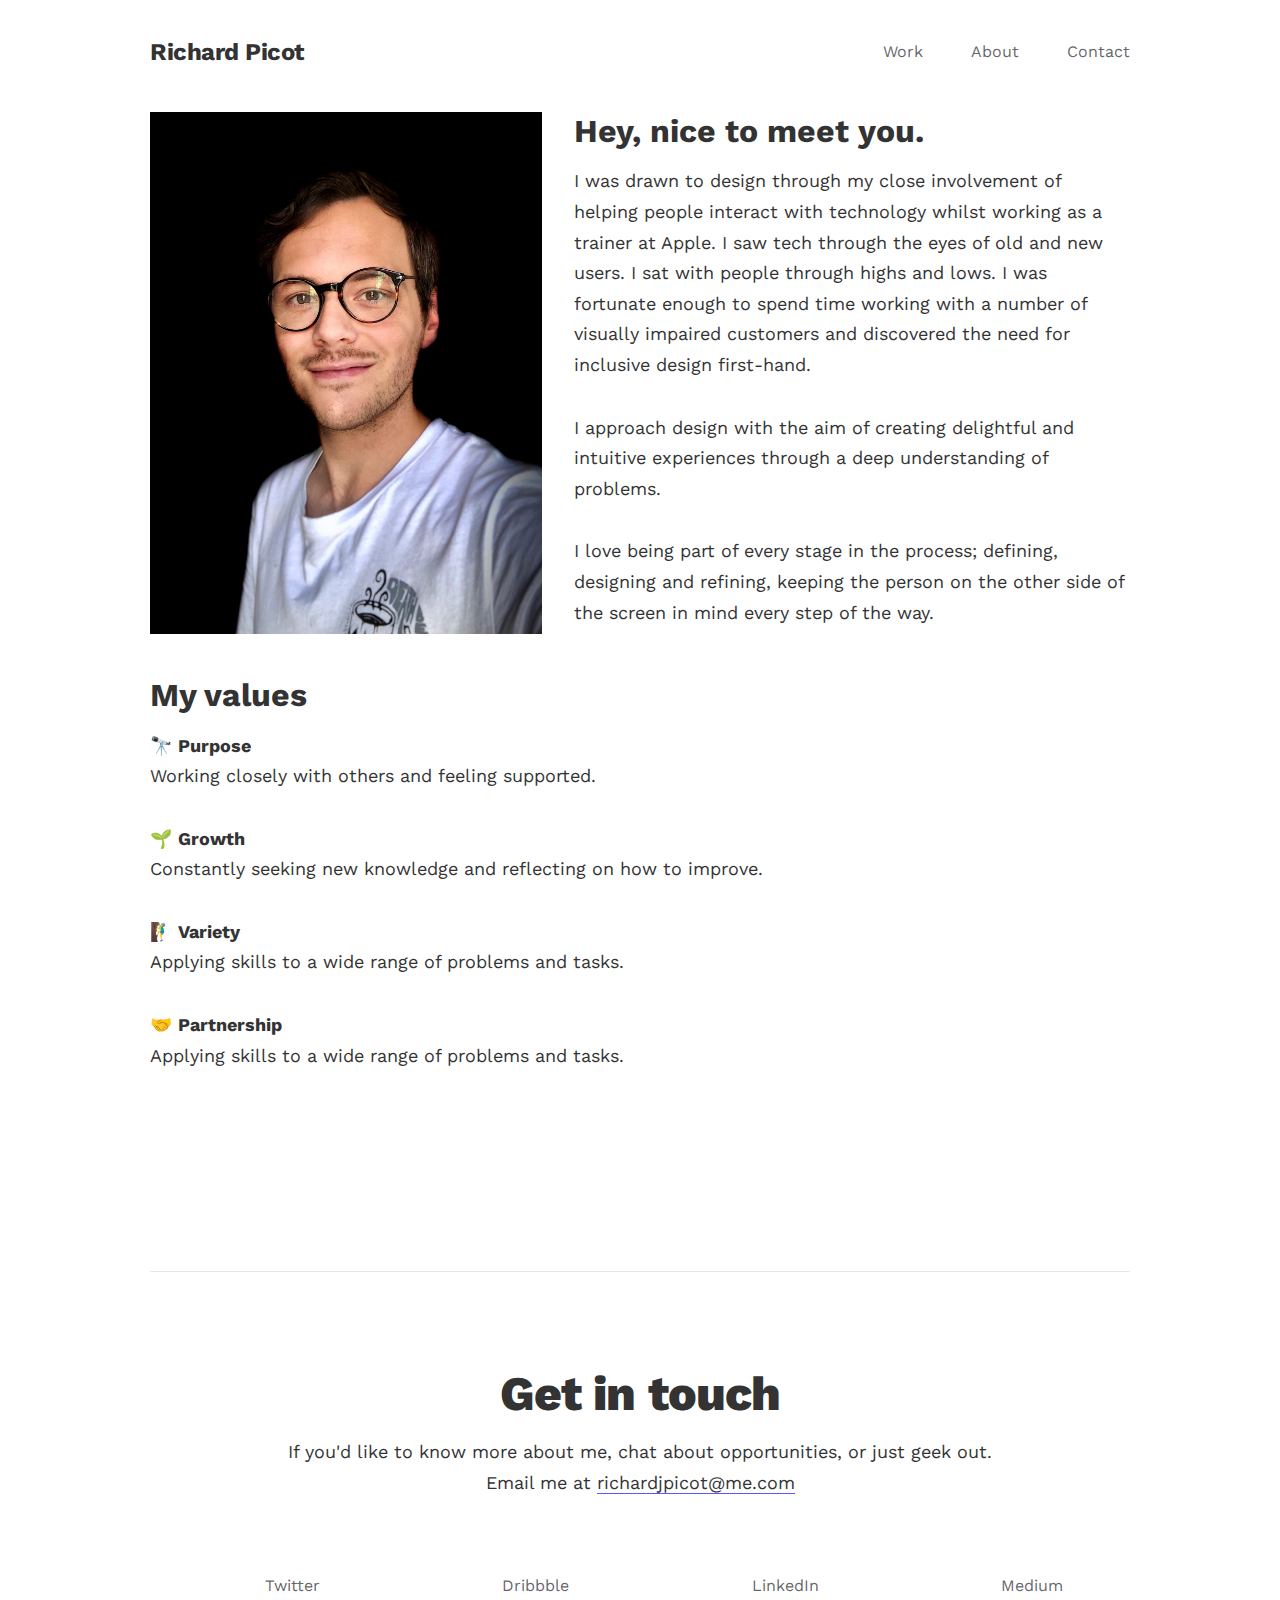
==== about.html @ b2eada52 "Started About Me page" ====
<!DOCTYPE html>
<html lang="en" dir="ltr">

<head>
  <meta charset="utf-8">
  <meta name="viewport" content="width-device-width, initial-scale=1.0">
  <title>Richard Picot</title>
  <link rel="stylesheet" type="text/css" href="css/normalize.css">
  <link rel="stylesheet" type="text/css" href="css/styles.css">
  <link href="https://fonts.googleapis.com/css2?family=Work+Sans:ital,wght@0,400;0,500;0,600;0,700;0,800;1,400&display=swap" rel="stylesheet">
</head>

<body>

  <div class="page-wrapper">

    <!-- header	-->
    <header class="main-header">
      <a class="site-name" href="index.html">Richard Picot</a>

      <nav class="nav">
        <a href="#work">Work</a>
        <a href="#">About</a>
        <a href="#contact">Contact</a>
      </nav>

    </header>

    <!-- main content -->
    <div class="main-content">
      <section class="about-me">
        <figure>
          <img src="images/portrait.jpg" alt="Photo of me">
        </figure>

        <div>
          <h2>Hey, nice to meet you.</h2>
          <p>I was drawn to design through my close involvement of helping people interact with technology whilst working as a trainer at Apple. I saw tech through the eyes of old and new users. I sat with people through highs and lows. I was
            fortunate
            enough to spend time working with a number of visually impaired customers and discovered the need for inclusive design first-hand.</p>
          <p>I approach design with the aim of creating delightful and intuitive experiences through a deep understanding of problems.</p>
          <p>I love being part of every stage in the process; defining, designing and refining, keeping the person on the other side of the screen in mind every step of the way.</p>
        </div>
      </section>

        <section>
          <h2>My values</h2>
          <p>🔭 <strong>Purpose</strong><br>
          Working closely with others and feeling supported.</p>

          <p>🌱 <strong>Growth</strong><br>
          Constantly seeking new knowledge and reflecting on how to improve.</p>

          <p>🧗‍♂️ <strong>Variety</strong><br>
          Applying skills to a wide range of problems and tasks.</p>

          <p>🤝 <strong>Partnership</strong><br>
          Applying skills to a wide range of problems and tasks.</p>

        </section>


    </div>
    <!-- end main-content -->

    <footer id="contact">
      <h1>Get in touch</h1>
      <p>
        If you'd like to know more about me, chat about opportunities, or just geek out.</br>
        Email me at <a href="mailto:richardjpicot@me.com">richardjpicot@me.com</a>
      </p>
      <nav class="nav">
        <a href="#">Twitter</a>
        <a href="#">Dribbble</a>
        <a href="#">LinkedIn</a>
        <a href="#">Medium</a>
      </nav>
    </footer>

  </div>
  <!-- end container	-->

</body>

</html>
---- css/styles.css ----
/* =================================
  #Reset & Basics
==================================== */
html, body, div, span, applet, object, iframe,
h1, h2, h3, h4, h5, h6, p, blockquote, pre,
a, abbr, acronym, address, big, cite, code,
del, dfn, em, img, ins, kbd, q, s, samp,
small, strike, strong, sub, sup, tt, var,
b, u, i, center,
dl, dt, dd, ol, ul, li,
fieldset, form, label, legend,
table, caption, tbody, tfoot, thead, tr, th, td,
article, aside, canvas, details, embed,
figure, figcaption, footer, header, hgroup,
menu, nav, output, ruby, section, summary,
time, mark, audio, video {
  margin: 0;
  padding: 0;
  border: 0;
  font-size: 100%;
  font: inherit;
  vertical-align: baseline;
}

/* HTML5 display-role reset for older browsers */
article, aside, details, figcaption, figure,
footer, header, hgroup, menu, nav, section {
  display: block;
}

body {
  line-height: 1;
}

/* ul, ol {
	list-style: none;
} */
blockquote, q {
  quotes: none;
}

blockquote:before, blockquote:after,
q:before, q:after {
  content: '';
  content: none;
}

table {
  border-collapse: collapse;
  border-spacing: 0;
}

* {
  box-sizing: border-box;
}

/* =================================
  #Basic Styles
==================================== */
/* Light mode variables */
:root {
  --primary-color: #5758FF;
  --text-primary-color: #333333;
  --text-secondary-color: rgba(60, 60, 67, 0.8);
  --text-tertiary-color: rgba(60, 60, 67, 0.6);
  --foreground-color-02: #E5E5EA;
  --foreground-color-01: #F6F6F9;
  --main-background-color: #ffffff;
}

/* Dark mode variables */
@media (prefers-color-scheme: dark) {
  :root {
    --primary-color: #9797FF;
    --text-primary-color: #F0F0F0;
    --text-secondary-color: rgba(240, 240, 240, 0.8);
    --text-tertiary-color: rgba(240, 240, 240, 0.6);
    --foreground-color-02: #2E2E2E;
    --foreground-color-01: #1F1F1F;
    --main-background-color: #121212;
  }
}

body {
  background: var(--main-background-color);
  font-family: 'Work Sans', sans-serif;
  font-size: 16px;
  color: var(--text-primary-color);
  -webkit-font-smoothing: antialiased;
}

/* =================================
  #Typography
==================================== */
h1, h2, h3 {
  margin-top: 0;
  margin-bottom: 16px;
}

.hero {
  font-size: 3em;
  font-weight: 800;
  line-height: 1.1;
  letter-spacing: -0.02em;
}

h1 {
  font-size: 2em;
  font-weight: 800;
  line-height: 1.1;
  letter-spacing: -0.02em;
}

h2 {
  font-size: 1.5em;
  font-weight: 700;
  line-height: 1.2;
}

h3 {
  font-size: 1.125em;
  font-weight: 700;
  line-height: 1.25;
}

p {
  margin: 0 0 32px 0;
  font-size: 1em;
  line-height: 1.5;
}

em {
  font-style: italic;
}

strong {
  font-weight: 700;
}

/* ------- CASE STUDY TYPOGRAPHY STYLES -------- */
.pre-text {
  text-transform: uppercase;
  font-size: 0.75em;
  font-weight: 600;
  letter-spacing: 0.08em;
  margin-bottom: 8px;
}

blockquote {
  font-size: 1.5em;
  font-weight: 500;
  line-height: 1.4;
  color: var(--primary-color);
  display: inline-block;
  margin: 0 32px 32px 32px;
  text-align: center;
  font-style: italic;
}

ol, ul {
  margin: 24px 0;
}

li {
  margin: 1.5em 0;
  line-height: 1.4em;
  margin-left: 24px;
  color: var(--primary-color);
}

li span {
  color: var(--text-primary-color);
}

figcaption {
  margin-top: 1em;
  font-size: 0.875em;
  line-height: 1.4em;
  color: var(--text-secondary-color);
}

/* .case-study-intro h1 {
	text-align: center;
	margin: 64px 0;
} */
.case-study-title {
  text-align: center;
  margin: 64px 0;
}

.property {
  color: var(--text-secondary-color);
}

.property p {
  font-size: 0.875em;
  margin: 0 0 16px 0;
}

/* =================================
  #Links
==================================== */
a, a:visited {
  text-decoration: none;
  border-bottom: 1px solid var(--primary-color);
  color: var(--text-primary-color);
}

a:hover {
  color: var(--primary-color);
}

.nav a {
  font-weight: 400;
  color: var(--text-secondary-color);
  text-decoration: none;
  border-bottom: none;
}

.nav a:hover {
  color: var(--primary-color);
}

.project a {
  border-bottom: none;
}

.project img {
  transition: transform .2s ease-in-out;
}

.project:hover img {
  transform: scale(1.04);
}

/* =================================
  #Page Layout Styles
==================================== */
.page-wrapper {
  width: 90%;
  margin: auto;
  max-width: 600px;
}

.main-header {
  margin-bottom: 32px;
}

hr {
  /* Used as a spacer */
  margin: 30px 0 30px;
  border: 1px solid rgba(255, 0, 0, 0);
}

img, video {
  max-width: 100%;
  max-height: 100%;
  display: block;
}

#homepage-intro {
  margin: 128px 0;
}

#work {
  padding-top: 64px;
}

#work a {
  display: block;
}

.project {
  /* display: flex;
	flex-direction: column; */
  margin-bottom: 64px;
  overflow: hidden;
}

.project-image {
  overflow: hidden;
  margin-bottom: 24px;
  border: 1px solid rgba(0, 0, 0, 0.08);
}

/* ------- CASE STUDY LAYOUT STYLES -------- */
section {
  margin-top: 48px;
}

figure, video {
  margin-bottom: 32px;
  /* this one is specifically for images in case studies */
}

.video {
  position: absolute;
  top: 0;
  left: 0;
  width: 100%;
  height: 100%;
}

.case-study-intro {
  padding-bottom: 32px;
}

.property {
  margin-bottom: 24px;
}

.callout {
  display: flex;
  flex-direction: row;
  padding: 20px 16px;
  margin-bottom: 32px;
  background-color: var(--foreground-color-01);
  line-height: 1.5em;
}

.callout .icon {
  margin-right: 8px;
}

/* =================================
  #Navigation
==================================== */
.main-header {
  display: flex;
  flex-direction: column;
  padding-top: 24px;
}

.nav {
  display: flex;
  justify-content: space-around;
  margin-top: 1.5em;
}

.site-name {
  color: var(--text-primary-color);
  font-size: 1.5em;
  font-weight: 700;
  letter-spacing: -0.02em;
  text-decoration: none;
  display: block;
  align-self: center;
  border-bottom: none;
}

/* =================================
  #Footer
==================================== */
footer {
  margin-top: 128px;
  margin-bottom: 64px;
  padding-top: 64px;
  border-top: 1px solid var(--foreground-color-02);
  text-align: center;
}

footer .nav {
  margin-top: 48px;
}

/* =================================
  Media Queries
==================================== */
@media (min-width: 769px) {

  /* ------ Layout adjustments ------ */
  .page-wrapper {
    max-width: 980px;
  }

  .main-header {
    flex-direction: row;
    margin-top: 1em;
  }

  .site-name {
    margin-right: auto;
  }

  .nav {
    margin-top: 0;
    align-self: center;
  }

  .nav a {
    margin-left: 3em;
  }

  #homepage-intro {
    max-width: 600px;
    margin: 256px 0;
  }

  .project-image {
    width: 60%;
    float: right;
    margin-left: 32px;
    margin-bottom: 0;
  }

  /* CASE STUDY */
  .case-study-title {
    margin: 96px 0;
    text-align: center;
  }

  .case-study-intro {
    display: flex;
    padding-bottom: 32px;
    border: none;
  }

  .credits-and-role {
    order: 2;
    flex-grow: 2;
    margin-left: 32px;
    padding-top: 10px;
  }

  .intro-text {
    order: 1;
    flex-grow: 1:
  }

  /* Apply this div class to elements that need a max width for good line length */
  .constrain {
    max-width: 760px;
    margin: auto;
  }

.about-me figure {
  margin-right: 32px;
  width: 40%;
  float: left;
}

  /* ------- Styling adjustments -------- */
  .hero {
    font-size: 6em;
  }

.project-description p::before {
  content: "";
  margin-bottom: 16px;
  display: block;
  width: 48px;
  height: 1px;
  background-color: var(--foreground-color-02);
}

  .project-description p {
    font-size: 1em;
  }

  h1 {
    font-size: 3em;
  }

  h2 {
    font-size: 2em;
  }

  h3 {
    font-size: 1.5em;
  }

  p, li {
    font-size: 1.125em;
    line-height: 1.7;
  }

  blockquote {
    font-size: 2em;
  }

  figcaption {
    text-align: center;
  }

  footer {
    margin: 200px 0 96px 0;
    padding-top: 96px;
  }

  footer .nav {
    margin-top: 80px;
  }
}
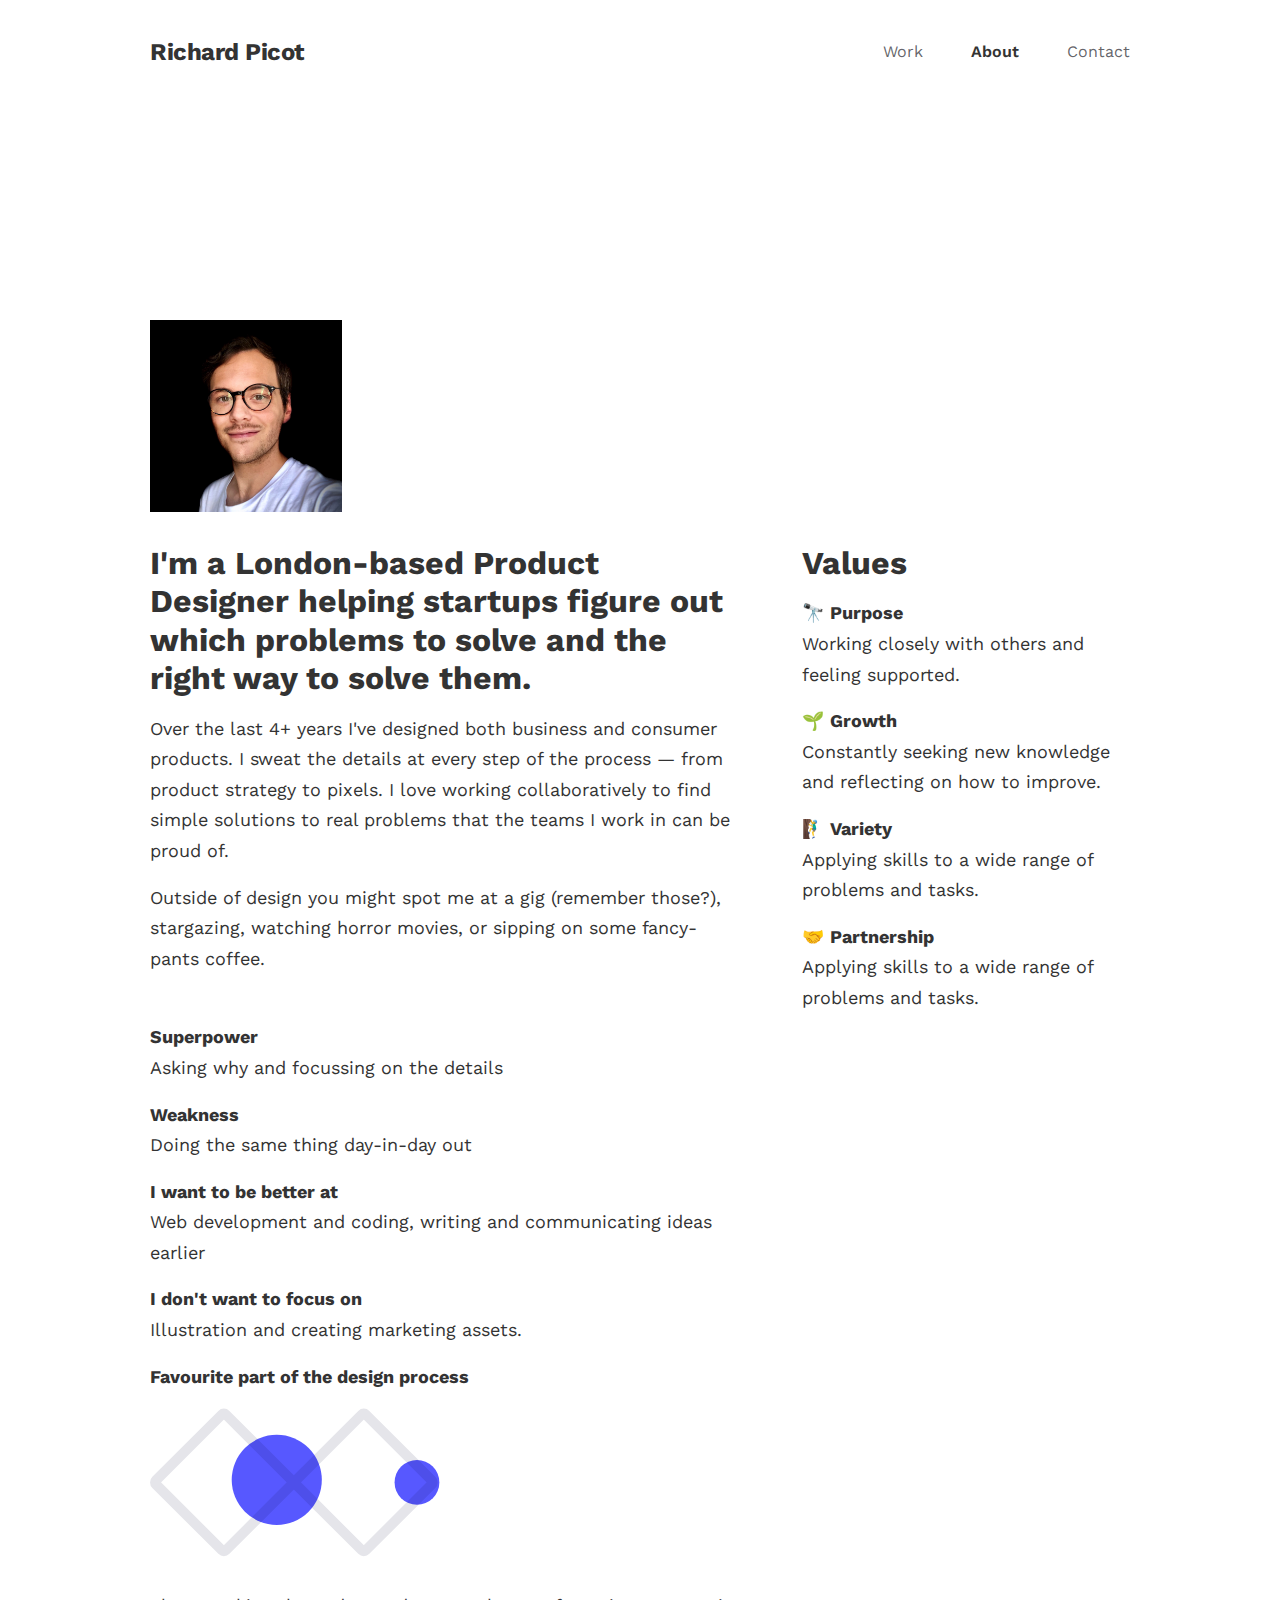
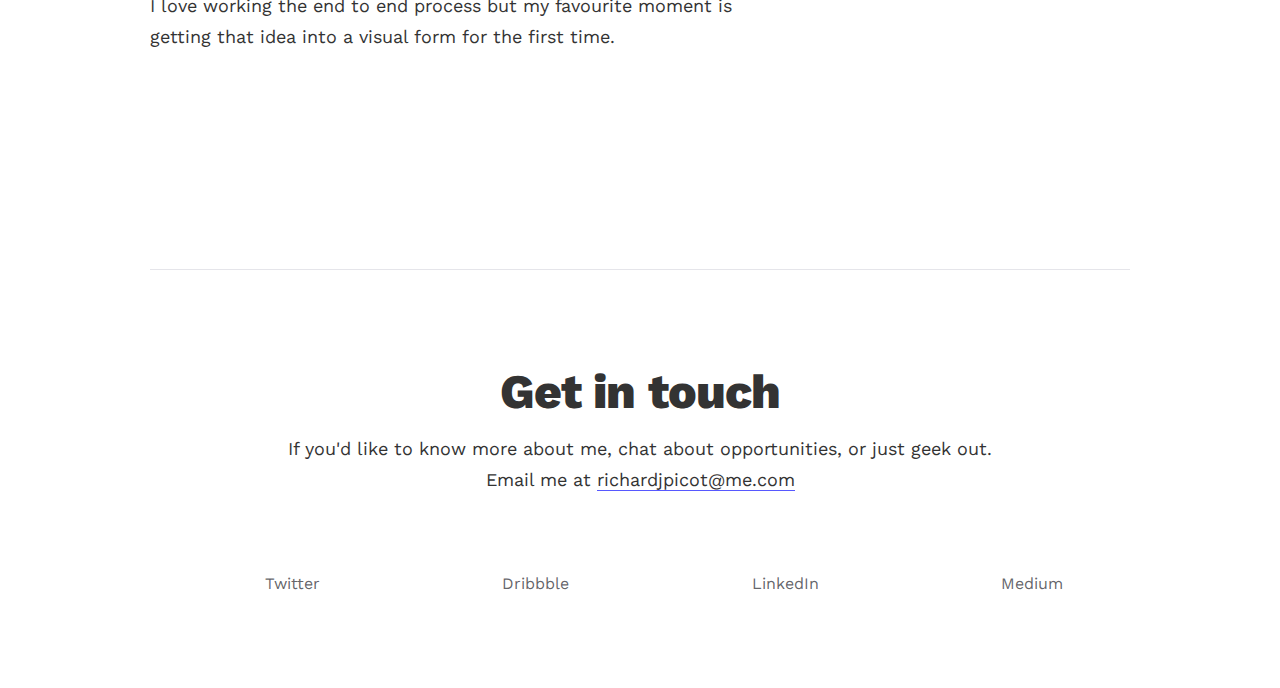
==== commit d25df733: "About page" ====
--- a/about.html
+++ b/about.html
@@ -19,8 +19,8 @@
       <a class="site-name" href="index.html">Richard Picot</a>
 
       <nav class="nav">
-        <a href="#work">Work</a>
-        <a href="#">About</a>
+        <a href="index.html">Work</a>
+        <a href="about.html" style="color:var(--text-primary-color); font-weight:600;">About</a>
         <a href="#contact">Contact</a>
       </nav>
 
@@ -28,40 +28,73 @@
 
     <!-- main content -->
     <div class="main-content">
-      <section class="about-me">
+
+      <div class="about-header">
         <figure>
-          <img src="images/portrait.jpg" alt="Photo of me">
+          <img src="images/portrait.jpg" alt="Photo of me" class="photo-of-me">
         </figure>
+      </div>
 
-        <div>
-          <h2>Hey, nice to meet you.</h2>
-          <p>I was drawn to design through my close involvement of helping people interact with technology whilst working as a trainer at Apple. I saw tech through the eyes of old and new users. I sat with people through highs and lows. I was
-            fortunate
-            enough to spend time working with a number of visually impaired customers and discovered the need for inclusive design first-hand.</p>
-          <p>I approach design with the aim of creating delightful and intuitive experiences through a deep understanding of problems.</p>
-          <p>I love being part of every stage in the process; defining, designing and refining, keeping the person on the other side of the screen in mind every step of the way.</p>
-        </div>
-      </section>
+        <div class="about-me">
+          <div class="about-left-column">
+            <div class="about-intro-text">
 
-        <section>
-          <h2>My values</h2>
-          <p>🔭 <strong>Purpose</strong><br>
-          Working closely with others and feeling supported.</p>
+              <h2>I'm a London-based Product Designer helping startups figure out which problems to solve and the right way to solve them.</h2>
+              <p>Over the last 4+ years I've designed both business and consumer products. I sweat the details at every step of the process — from product strategy to pixels. I love working collaboratively to find simple solutions to real problems that
+                the teams I work in can be proud of.</p>
+              <p>
+                Outside of design you might spot me at a gig (remember those?), stargazing, watching horror movies, or sipping on some fancy-pants coffee.
+              </p>
+          </div>
 
-          <p>🌱 <strong>Growth</strong><br>
-          Constantly seeking new knowledge and reflecting on how to improve.</p>
+          <section>
+            <p><strong>Superpower</strong><br>
+              Asking why and focussing on the details</p>
 
-          <p>🧗‍♂️ <strong>Variety</strong><br>
-          Applying skills to a wide range of problems and tasks.</p>
+            <p><strong>Weakness</strong><br>
+              Doing the same thing day-in-day out</p>
 
-          <p>🤝 <strong>Partnership</strong><br>
-          Applying skills to a wide range of problems and tasks.</p>
+            <p><strong>I want to be better at</strong><br>
+              Web development and coding, writing and communicating ideas earlier</p>
 
-        </section>
+            <p><strong>I don't want to focus on</strong><br>
+              Illustration and creating marketing assets.
+            </p>
+
+            <p><strong>Favourite part of the design process</strong></p>
+            <figure>
+              <img src="images/favourite-part.svg" alt="Design process double diamond" class="design-process">
+            </figure>
+            <p>  I love working the end to end process but my favourite moment is getting that idea into a visual form for the first time.</p>
+          </section>
+          </div>
+
+          <div class="right-column">
+            <h2>Values</h2>
+            <p>🔭 <strong>Purpose</strong><br>
+              Working closely with others and feeling supported.</p>
+
+            <p>🌱 <strong>Growth</strong><br>
+              Constantly seeking new knowledge and reflecting on how to improve.</p>
+
+            <p>🧗‍♂️ <strong>Variety</strong><br>
+              Applying skills to a wide range of problems and tasks.</p>
+
+            <p>🤝 <strong>Partnership</strong><br>
+              Applying skills to a wide range of problems and tasks.</p>
+
+          </div>
+
+      </div>
+
+
+
+
 
 
     </div>
     <!-- end main-content -->
+
 
     <footer id="contact">
       <h1>Get in touch</h1>
--- a/css/styles.css
+++ b/css/styles.css
@@ -124,7 +124,7 @@
 }
 
 p {
-  margin: 0 0 32px 0;
+  margin: 0 0 16px 0;
   font-size: 1em;
   line-height: 1.5;
 }
@@ -219,6 +219,7 @@
 
 .nav a:hover {
   color: var(--primary-color);
+  font-weight: 500;
 }
 
 .project a {
@@ -282,6 +283,13 @@
   margin-bottom: 24px;
   border: 1px solid rgba(0, 0, 0, 0.08);
 }
+
+.clearfix::after {
+  content: "";
+  display: table;
+  clear: both;
+}
+
 
 /* ------- CASE STUDY LAYOUT STYLES -------- */
 section {
@@ -321,6 +329,29 @@
 .callout .icon {
   margin-right: 8px;
 }
+
+/* ------- ABOUT ME LAYOUT STYLES -------- */
+
+.about-header {
+  max-width: 600px;
+  margin-top: 96px;
+}
+.photo-of-me {
+  width: 192px;
+}
+
+.about-me figure {
+  display: block;
+  width: 300px;
+}
+
+.design-process {
+  width: 350px;
+}
+
+.right-column {
+  margin-top: 48px;
+} /* On mobile add a little space between sections */
 
 /* =================================
   #Navigation
@@ -433,11 +464,23 @@
     margin: auto;
   }
 
-.about-me figure {
-  margin-right: 32px;
-  width: 40%;
-  float: left;
-}
+  /* ABOUT ME */
+.about-header {
+  margin-top: 256px;
+}
+
+  .about-me {
+    display: flex;
+  }
+
+  .about-left-column {
+    margin-right: 64px;
+    width: 1100px;
+  }
+
+  .right-column {
+    margin-top: 0px;
+  } /* On desktop remove the top margin */
 
   /* ------- Styling adjustments -------- */
   .hero {
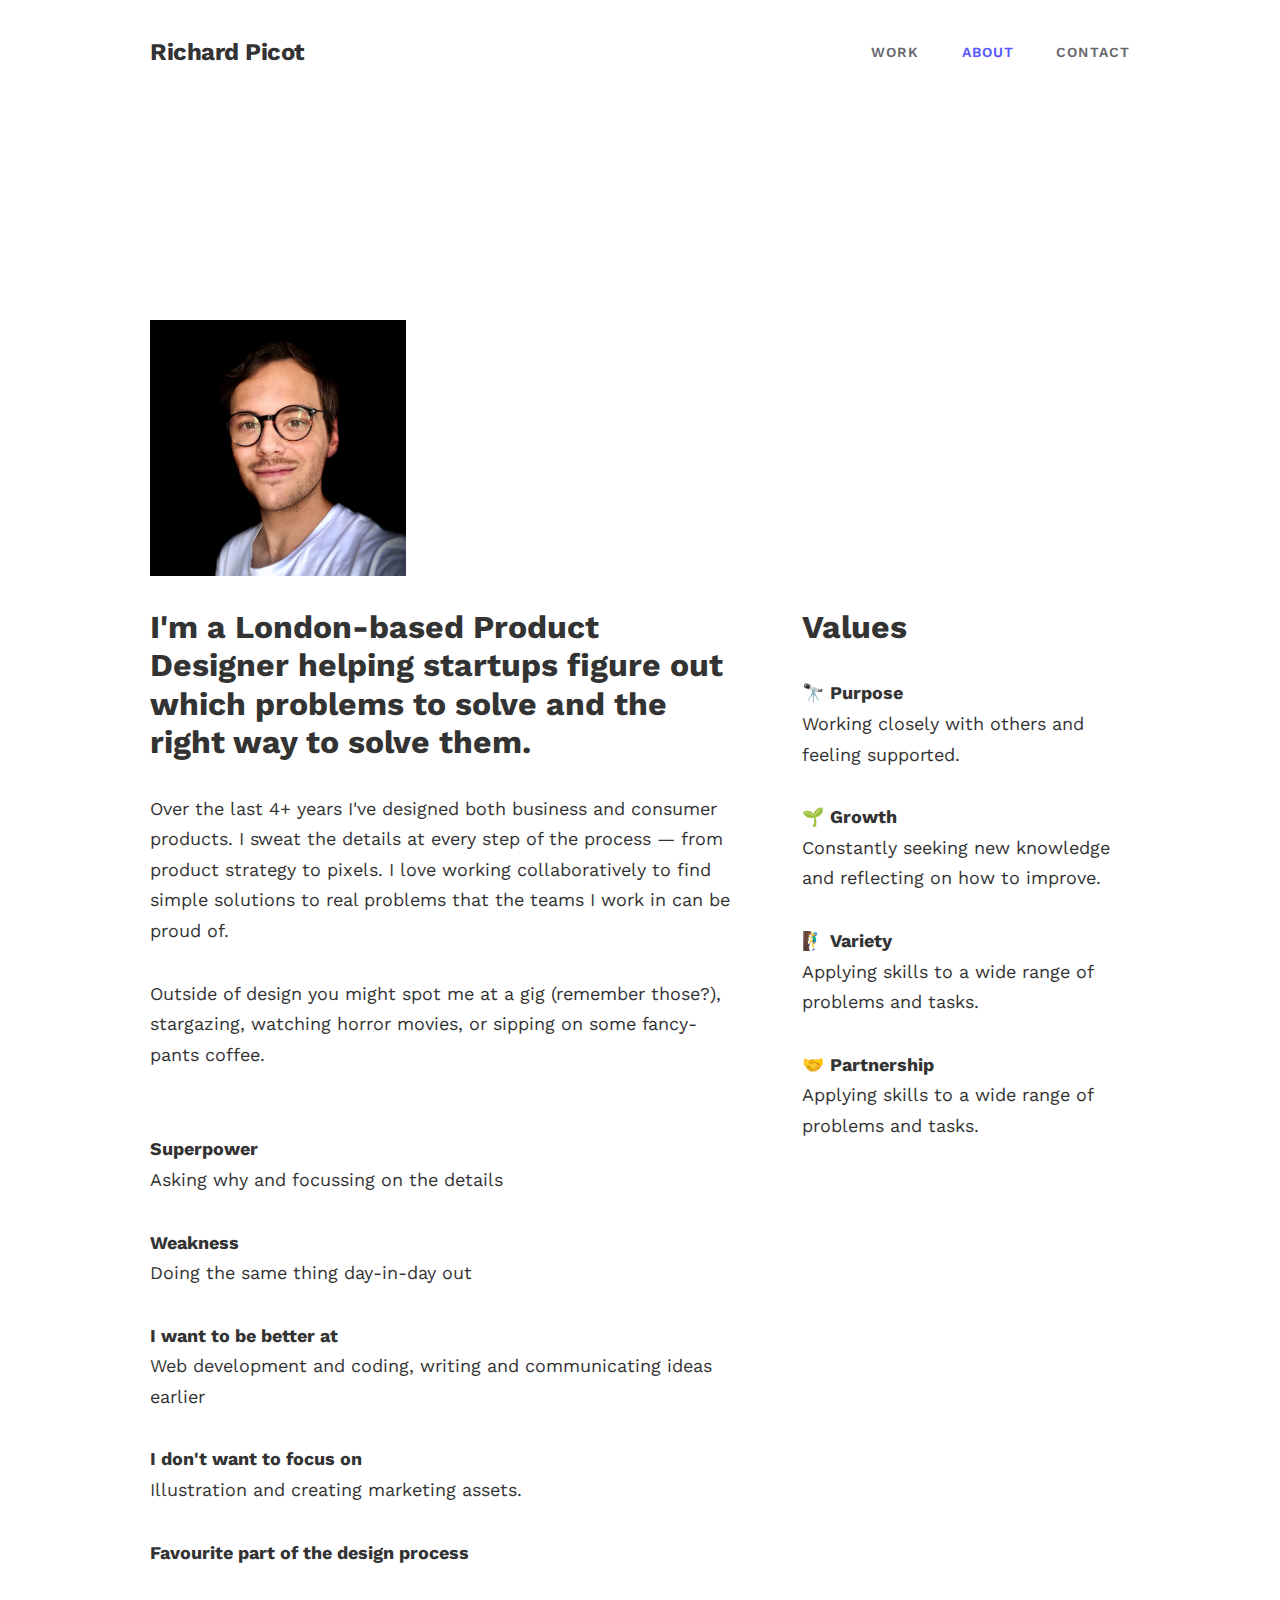
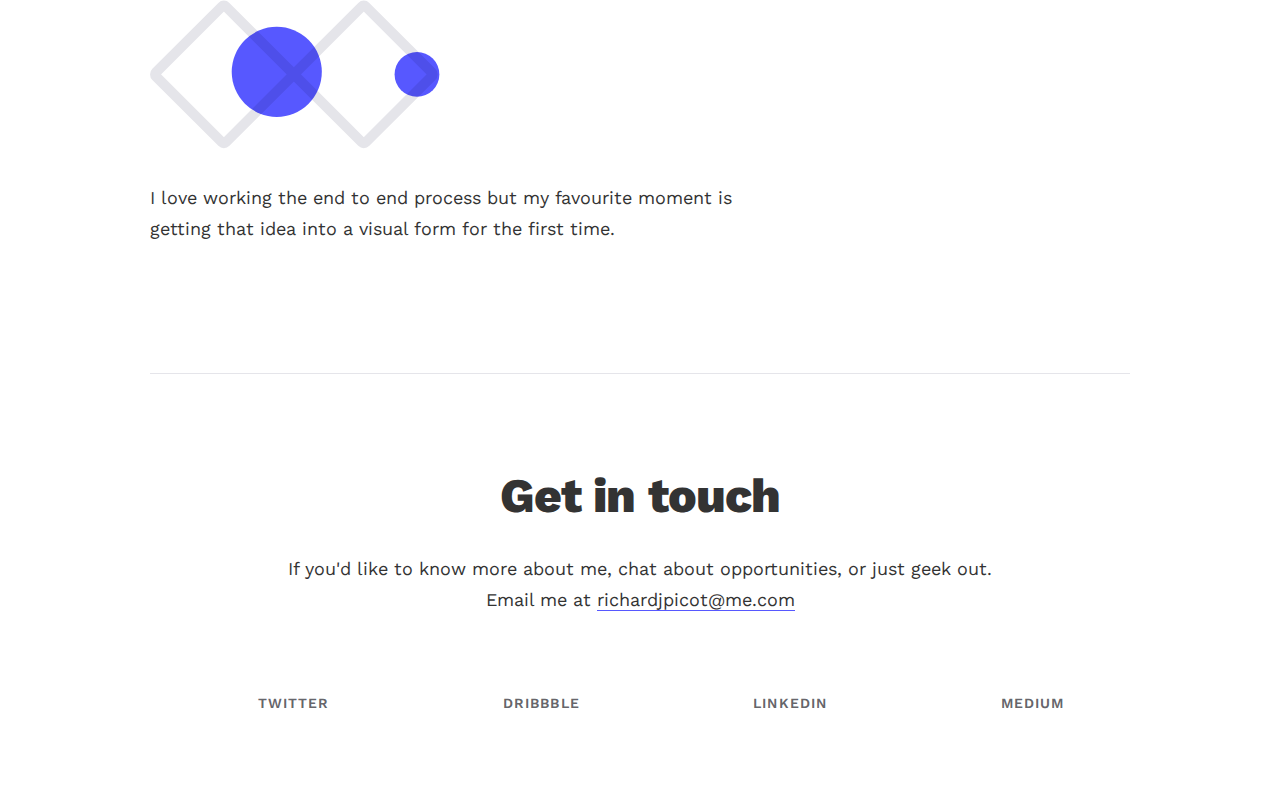
==== commit 10d7a4ff: "Up next added to case studies and fav icon" ====
--- a/about.html
+++ b/about.html
@@ -4,10 +4,17 @@
 <head>
   <meta charset="utf-8">
   <meta name="viewport" content="width-device-width, initial-scale=1.0">
-  <title>Richard Picot</title>
+  <title>About - Richard Picot</title>
   <link rel="stylesheet" type="text/css" href="css/normalize.css">
   <link rel="stylesheet" type="text/css" href="css/styles.css">
   <link href="https://fonts.googleapis.com/css2?family=Work+Sans:ital,wght@0,400;0,500;0,600;0,700;0,800;1,400&display=swap" rel="stylesheet">
+  <link rel="apple-touch-icon" sizes="180x180" href="/apple-touch-icon.png">
+  <link rel="icon" type="image/png" sizes="32x32" href="/favicon-32x32.png">
+  <link rel="icon" type="image/png" sizes="16x16" href="/favicon-16x16.png">
+  <link rel="manifest" href="/site.webmanifest">
+  <link rel="mask-icon" href="/safari-pinned-tab.svg" color="#5758FF">
+  <meta name="msapplication-TileColor" content="#5758FF">
+  <meta name="theme-color" content="#ffffff">
 </head>
 
 <body>
@@ -20,7 +27,7 @@
 
       <nav class="nav">
         <a href="index.html">Work</a>
-        <a href="about.html" style="color:var(--text-primary-color); font-weight:600;">About</a>
+        <a href="about.html" style="color:var(--primary-color); font-weight:600;">About</a>
         <a href="#contact">Contact</a>
       </nav>
 
--- a/css/styles.css
+++ b/css/styles.css
@@ -83,7 +83,7 @@
 
 body {
   background: var(--main-background-color);
-  font-family: 'Work Sans', sans-serif;
+  font-family: "Work Sans", -apple-system, ".SFNSText-Regular", "San Francisco", Roboto, "Segoe UI", "Helvetica Neue", "Lucida Grande", sans-serif;
   font-size: 16px;
   color: var(--text-primary-color);
   -webkit-font-smoothing: antialiased;
@@ -92,9 +92,9 @@
 /* =================================
   #Typography
 ==================================== */
-h1, h2, h3 {
+h1, h2 {
   margin-top: 0;
-  margin-bottom: 16px;
+  margin-bottom: 32px;
 }
 
 .hero {
@@ -121,10 +121,12 @@
   font-size: 1.125em;
   font-weight: 700;
   line-height: 1.25;
+  margin-top: 0;
+  margin-bottom: 16px;
 }
 
 p {
-  margin: 0 0 16px 0;
+  margin: 0 0 32px 0;
   font-size: 1em;
   line-height: 1.5;
 }
@@ -140,7 +142,7 @@
 /* ------- CASE STUDY TYPOGRAPHY STYLES -------- */
 .pre-text {
   text-transform: uppercase;
-  font-size: 0.75em;
+  font-size: 0.875em;
   font-weight: 600;
   letter-spacing: 0.08em;
   margin-bottom: 8px;
@@ -179,10 +181,6 @@
   color: var(--text-secondary-color);
 }
 
-/* .case-study-intro h1 {
-	text-align: center;
-	margin: 64px 0;
-} */
 .case-study-title {
   text-align: center;
   margin: 64px 0;
@@ -211,7 +209,10 @@
 }
 
 .nav a {
-  font-weight: 400;
+  font-weight: 600;
+  font-size: 0.875em;
+  letter-spacing: 0.08em;
+  text-transform: uppercase;
   color: var(--text-secondary-color);
   text-decoration: none;
   border-bottom: none;
@@ -219,7 +220,6 @@
 
 .nav a:hover {
   color: var(--primary-color);
-  font-weight: 500;
 }
 
 .project a {
@@ -272,16 +272,17 @@
 }
 
 .project {
-  /* display: flex;
-	flex-direction: column; */
   margin-bottom: 64px;
   overflow: hidden;
+}
+
+.project-description h2 {
+  margin-bottom: 16px;
 }
 
 .project-image {
   overflow: hidden;
   margin-bottom: 24px;
-  border: 1px solid rgba(0, 0, 0, 0.08);
 }
 
 .clearfix::after {
@@ -293,7 +294,7 @@
 
 /* ------- CASE STUDY LAYOUT STYLES -------- */
 section {
-  margin-top: 48px;
+  margin-top: 64px;
 }
 
 figure, video {
@@ -328,6 +329,19 @@
 
 .callout .icon {
   margin-right: 8px;
+}
+
+.up-next {
+  margin-top: 96px;
+  margin-bottom: 64px;
+  padding-top: 64px;
+  border-top: solid 1px var(--foreground-color-02);
+}
+
+.up-next-heading {
+  display: flex;
+  justify-content: space-between;
+  align-items: baseline;
 }
 
 /* ------- ABOUT ME LAYOUT STYLES -------- */
@@ -383,7 +397,7 @@
   #Footer
 ==================================== */
 footer {
-  margin-top: 128px;
+  margin-top: 64px;
   margin-bottom: 64px;
   padding-top: 64px;
   border-top: 1px solid var(--foreground-color-02);
@@ -434,6 +448,10 @@
     margin-bottom: 0;
   }
 
+  .project-description h2 {
+    margin-bottom: 32px;
+  }
+
   /* CASE STUDY */
   .case-study-title {
     margin: 96px 0;
@@ -469,6 +487,10 @@
   margin-top: 256px;
 }
 
+.photo-of-me {
+  width: 256px;
+}
+
   .about-me {
     display: flex;
   }
@@ -489,7 +511,7 @@
 
 .project-description p::before {
   content: "";
-  margin-bottom: 16px;
+  margin-bottom: 32px;
   display: block;
   width: 48px;
   height: 1px;
@@ -526,7 +548,7 @@
   }
 
   footer {
-    margin: 200px 0 96px 0;
+    margin: 96px 0 96px 0;
     padding-top: 96px;
   }
 
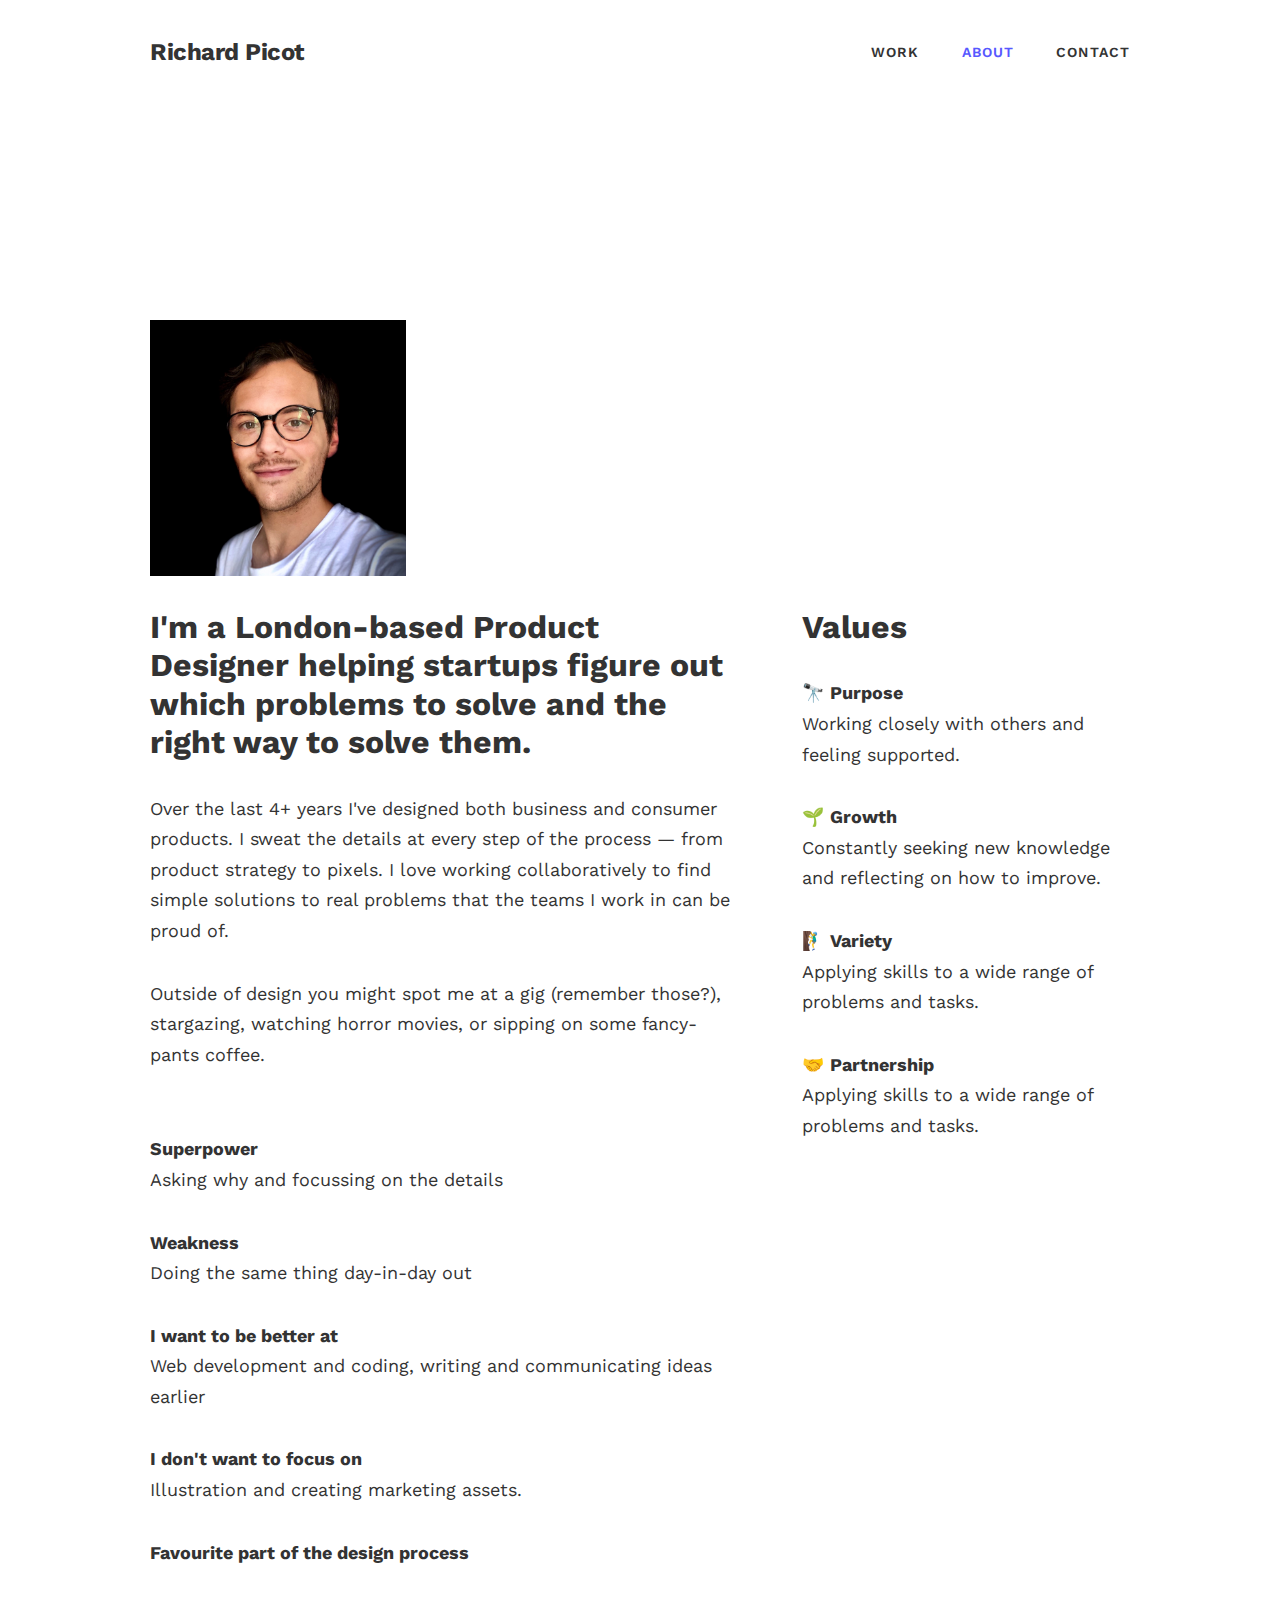
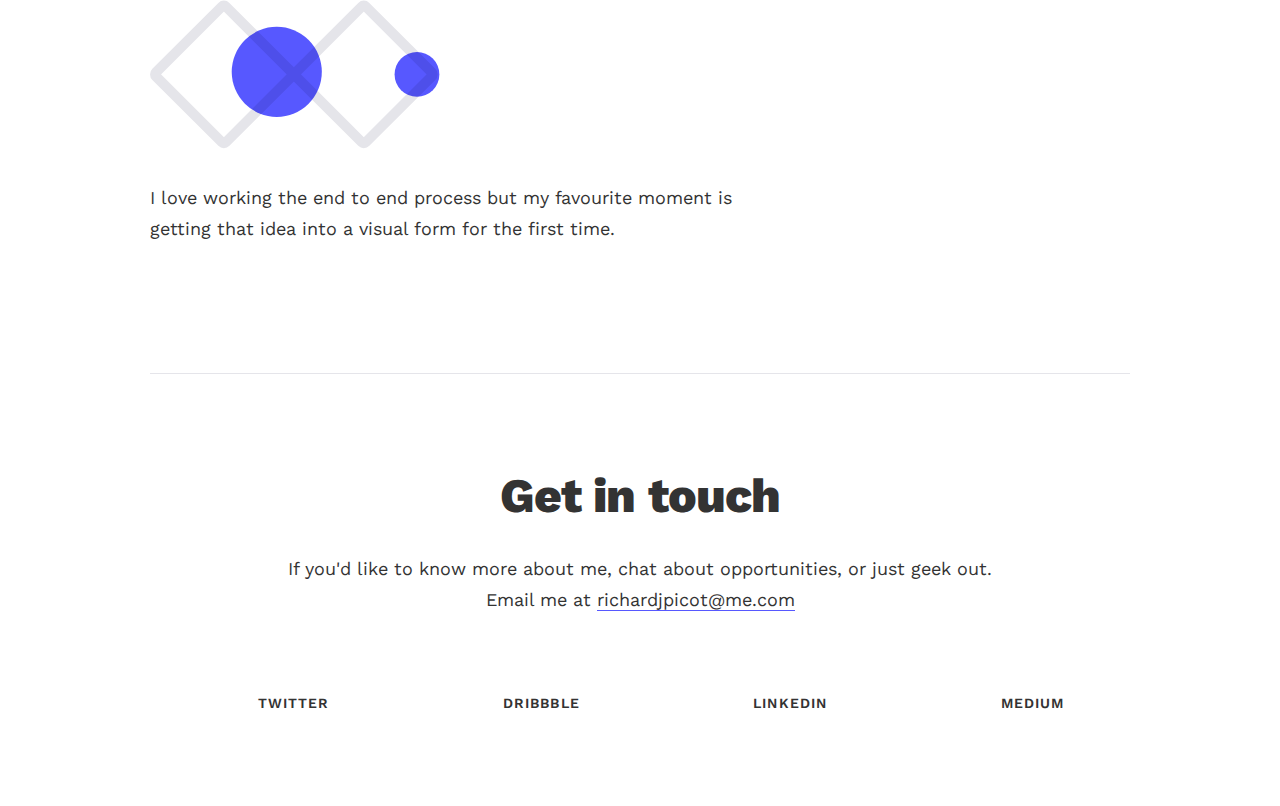
==== commit ffa06401: "Fixed favicon, added keywords, adjusted style of nav text" ====
--- a/about.html
+++ b/about.html
@@ -2,9 +2,13 @@
 <html lang="en" dir="ltr">
 
 <head>
+  <title>About - Richard Picot</title>
+  <meta name="description" content="Online portfolio of London-based digital product designer Richard Picot.">
+  <meta name="author" content="Richard Picot">
+  <meta name="keywords" content="product, design, ux, ui, portfolio, digital, ux design, user interface, user experience, product designers, product design, startup design, london">
+  <meta name="robots" content="noindex">
   <meta charset="utf-8">
   <meta name="viewport" content="width-device-width, initial-scale=1.0">
-  <title>About - Richard Picot</title>
   <link rel="stylesheet" type="text/css" href="css/normalize.css">
   <link rel="stylesheet" type="text/css" href="css/styles.css">
   <link href="https://fonts.googleapis.com/css2?family=Work+Sans:ital,wght@0,400;0,500;0,600;0,700;0,800;1,400&display=swap" rel="stylesheet">
@@ -12,8 +16,8 @@
   <link rel="icon" type="image/png" sizes="32x32" href="/favicon-32x32.png">
   <link rel="icon" type="image/png" sizes="16x16" href="/favicon-16x16.png">
   <link rel="manifest" href="/site.webmanifest">
-  <link rel="mask-icon" href="/safari-pinned-tab.svg" color="#5758FF">
-  <meta name="msapplication-TileColor" content="#5758FF">
+  <link rel="mask-icon" href="/safari-pinned-tab.svg" color="#5758ff">
+  <meta name="msapplication-TileColor" content="#9f00a7">
   <meta name="theme-color" content="#ffffff">
 </head>
 
@@ -42,16 +46,16 @@
         </figure>
       </div>
 
-        <div class="about-me">
-          <div class="about-left-column">
-            <div class="about-intro-text">
+      <div class="about-me">
+        <div class="about-left-column">
+          <div class="about-intro-text">
 
-              <h2>I'm a London-based Product Designer helping startups figure out which problems to solve and the right way to solve them.</h2>
-              <p>Over the last 4+ years I've designed both business and consumer products. I sweat the details at every step of the process — from product strategy to pixels. I love working collaboratively to find simple solutions to real problems that
-                the teams I work in can be proud of.</p>
-              <p>
-                Outside of design you might spot me at a gig (remember those?), stargazing, watching horror movies, or sipping on some fancy-pants coffee.
-              </p>
+            <h2>I'm a London-based Product Designer helping startups figure out which problems to solve and the right way to solve them.</h2>
+            <p>Over the last 4+ years I've designed both business and consumer products. I sweat the details at every step of the process — from product strategy to pixels. I love working collaboratively to find simple solutions to real problems that
+              the teams I work in can be proud of.</p>
+            <p>
+              Outside of design you might spot me at a gig (remember those?), stargazing, watching horror movies, or sipping on some fancy-pants coffee.
+            </p>
           </div>
 
           <section>
@@ -72,25 +76,25 @@
             <figure>
               <img src="images/favourite-part.svg" alt="Design process double diamond" class="design-process">
             </figure>
-            <p>  I love working the end to end process but my favourite moment is getting that idea into a visual form for the first time.</p>
+            <p> I love working the end to end process but my favourite moment is getting that idea into a visual form for the first time.</p>
           </section>
-          </div>
+        </div>
 
-          <div class="right-column">
-            <h2>Values</h2>
-            <p>🔭 <strong>Purpose</strong><br>
-              Working closely with others and feeling supported.</p>
+        <div class="right-column">
+          <h2>Values</h2>
+          <p>🔭 <strong>Purpose</strong><br>
+            Working closely with others and feeling supported.</p>
 
-            <p>🌱 <strong>Growth</strong><br>
-              Constantly seeking new knowledge and reflecting on how to improve.</p>
+          <p>🌱 <strong>Growth</strong><br>
+            Constantly seeking new knowledge and reflecting on how to improve.</p>
 
-            <p>🧗‍♂️ <strong>Variety</strong><br>
-              Applying skills to a wide range of problems and tasks.</p>
+          <p>🧗‍♂️ <strong>Variety</strong><br>
+            Applying skills to a wide range of problems and tasks.</p>
 
-            <p>🤝 <strong>Partnership</strong><br>
-              Applying skills to a wide range of problems and tasks.</p>
+          <p>🤝 <strong>Partnership</strong><br>
+            Applying skills to a wide range of problems and tasks.</p>
 
-          </div>
+        </div>
 
       </div>
 
--- a/css/styles.css
+++ b/css/styles.css
@@ -213,7 +213,7 @@
   font-size: 0.875em;
   letter-spacing: 0.08em;
   text-transform: uppercase;
-  color: var(--text-secondary-color);
+  color: var(--text-primary-color);
   text-decoration: none;
   border-bottom: none;
 }
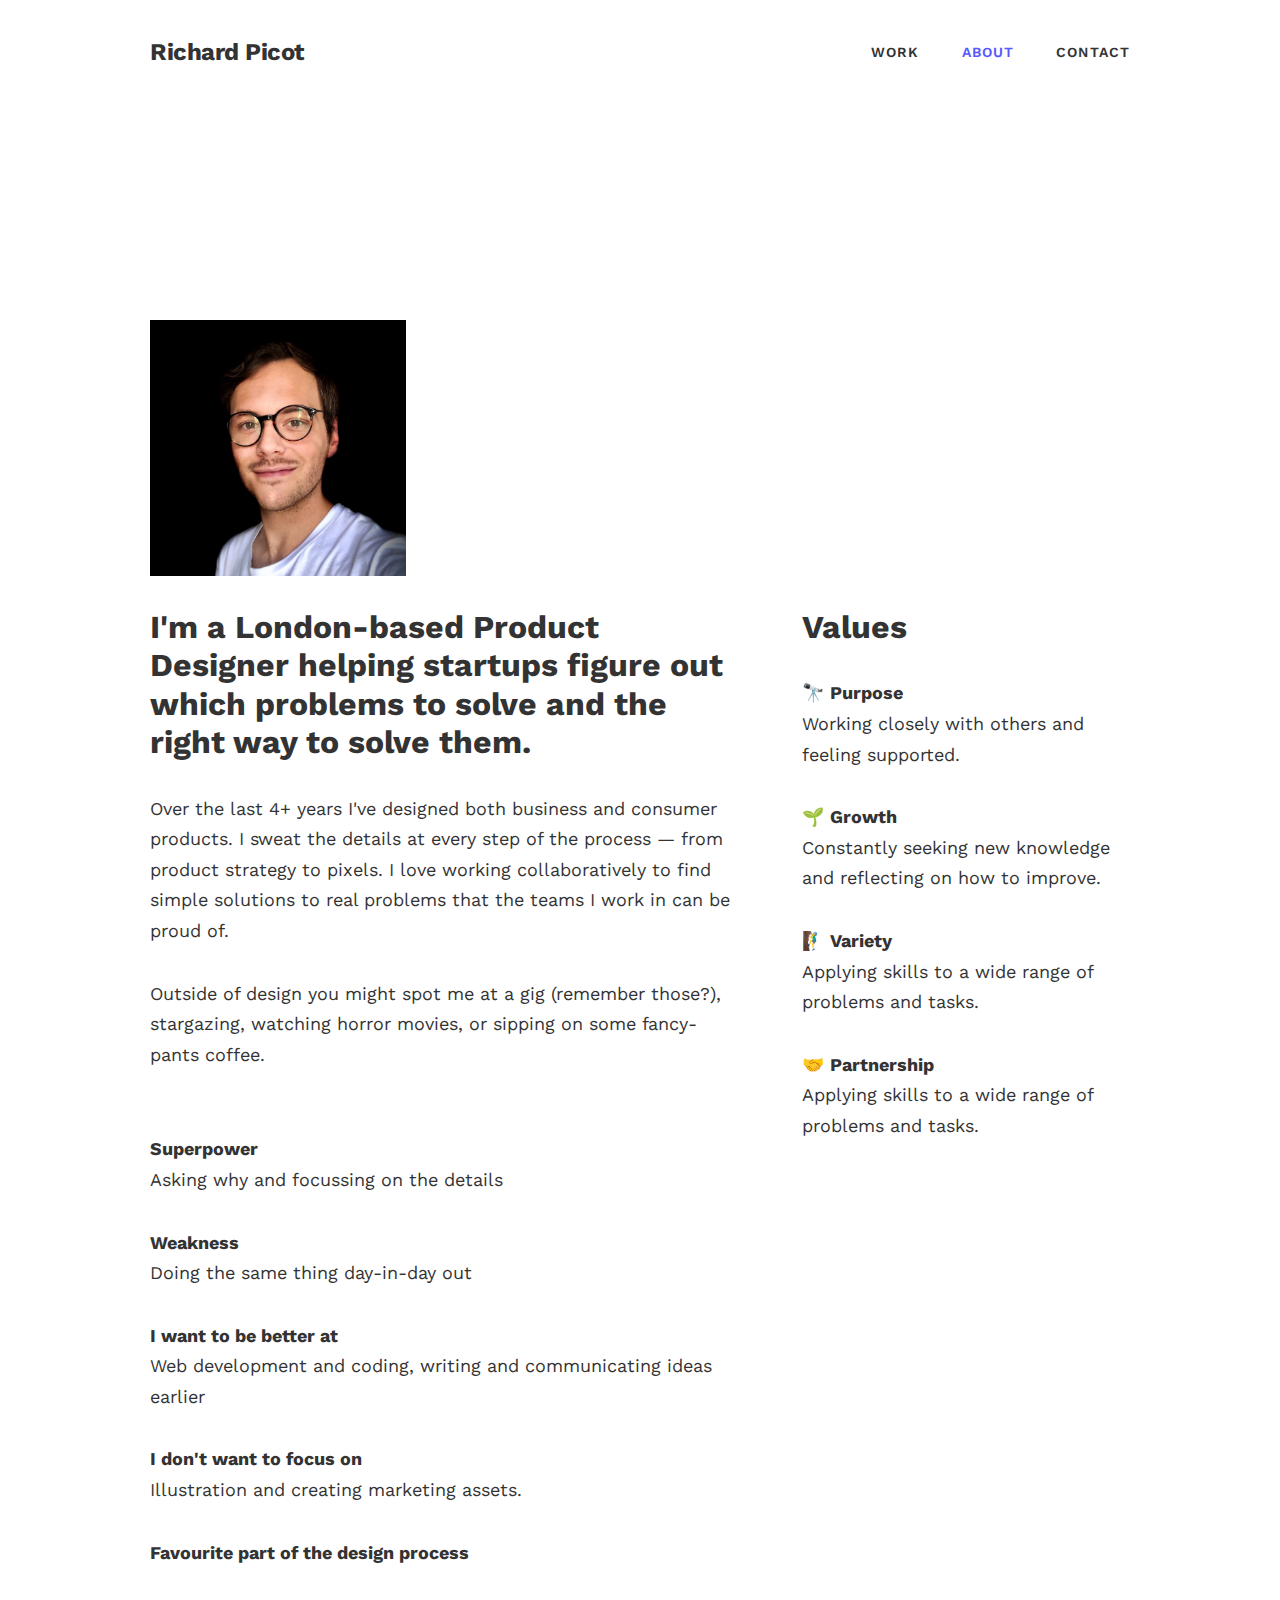
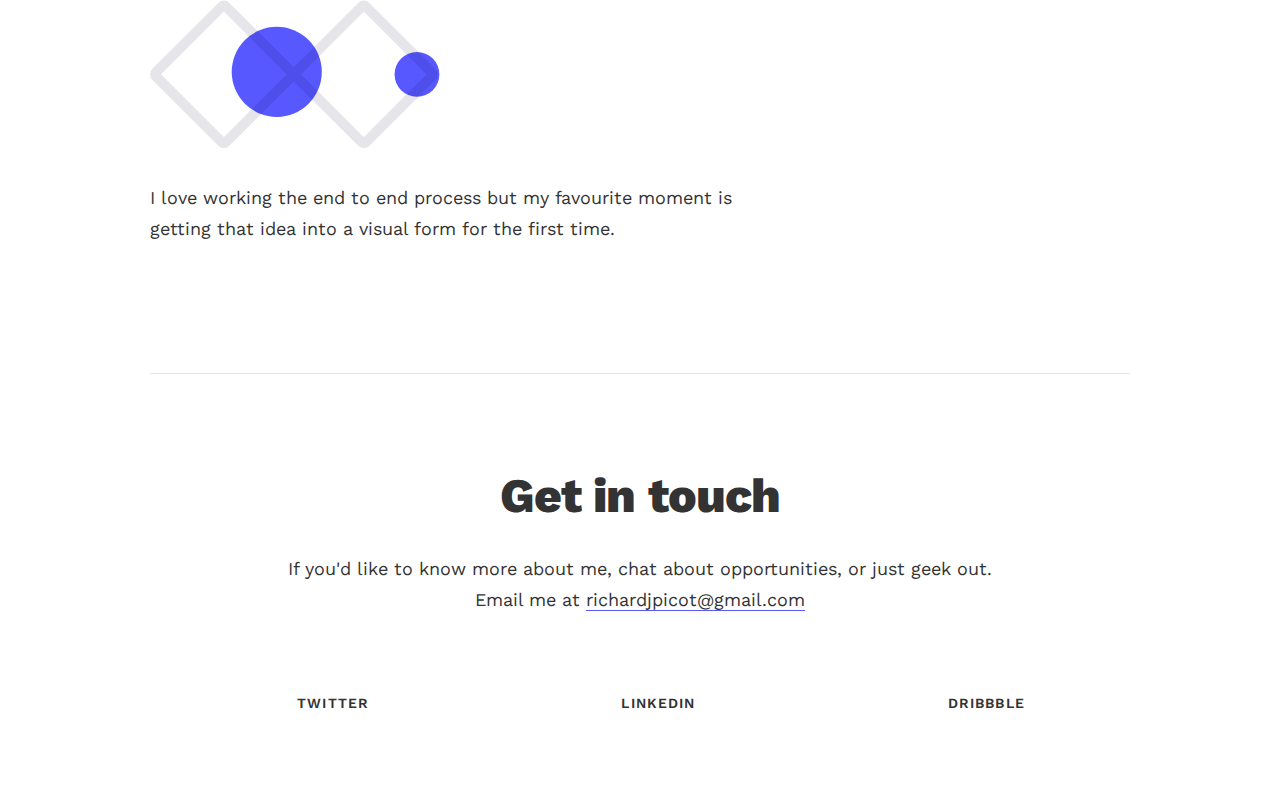
==== commit d69d3cef: "Linked up social accounts in footer" ====
--- a/about.html
+++ b/about.html
@@ -98,26 +98,19 @@
 
       </div>
 
-
-
-
-
-
     </div>
     <!-- end main-content -->
-
 
     <footer id="contact">
       <h1>Get in touch</h1>
       <p>
-        If you'd like to know more about me, chat about opportunities, or just geek out.</br>
-        Email me at <a href="mailto:richardjpicot@me.com">richardjpicot@me.com</a>
+        If you'd like to know more about me, chat about opportunities, or just geek out.<br>
+        Email me at <a href="mailto:richardjpicot@gmail.com">richardjpicot@gmail.com</a>
       </p>
       <nav class="nav">
-        <a href="#">Twitter</a>
-        <a href="#">Dribbble</a>
-        <a href="#">LinkedIn</a>
-        <a href="#">Medium</a>
+        <a href="https://twitter.com/richardjpicot">Twitter</a>
+        <a href="https://www.linkedin.com/in/richardpicot/">LinkedIn</a>
+        <a href="https://dribbble.com/richardpicot">Dribbble</a>
       </nav>
     </footer>
 
--- a/css/styles.css
+++ b/css/styles.css
@@ -511,13 +511,17 @@
 
 .project-description p::before {
   content: "";
-  margin-bottom: 32px;
+  margin-bottom: 16px;
   display: block;
   width: 48px;
   height: 1px;
   background-color: var(--foreground-color-02);
 }
 
+.project-description h2 {
+  margin-bottom: 16px;
+}
+
   .project-description p {
     font-size: 1em;
   }
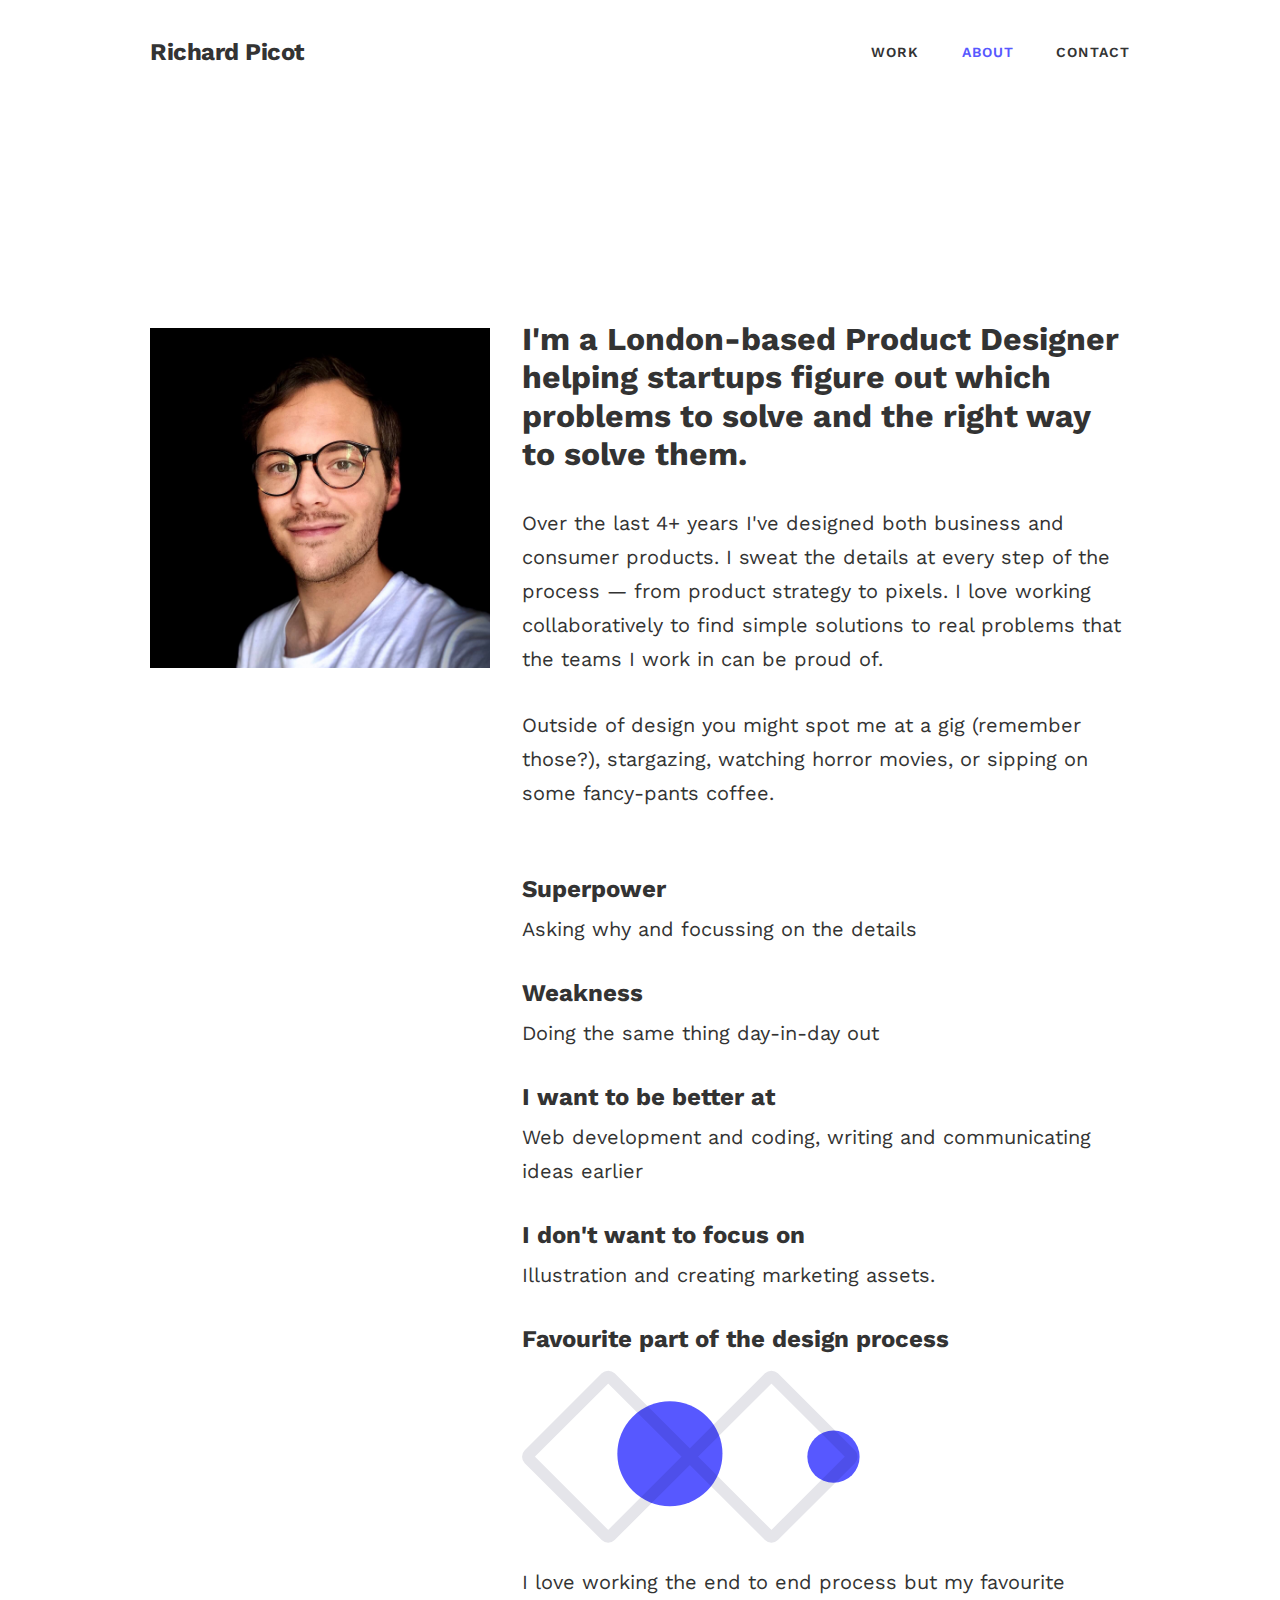
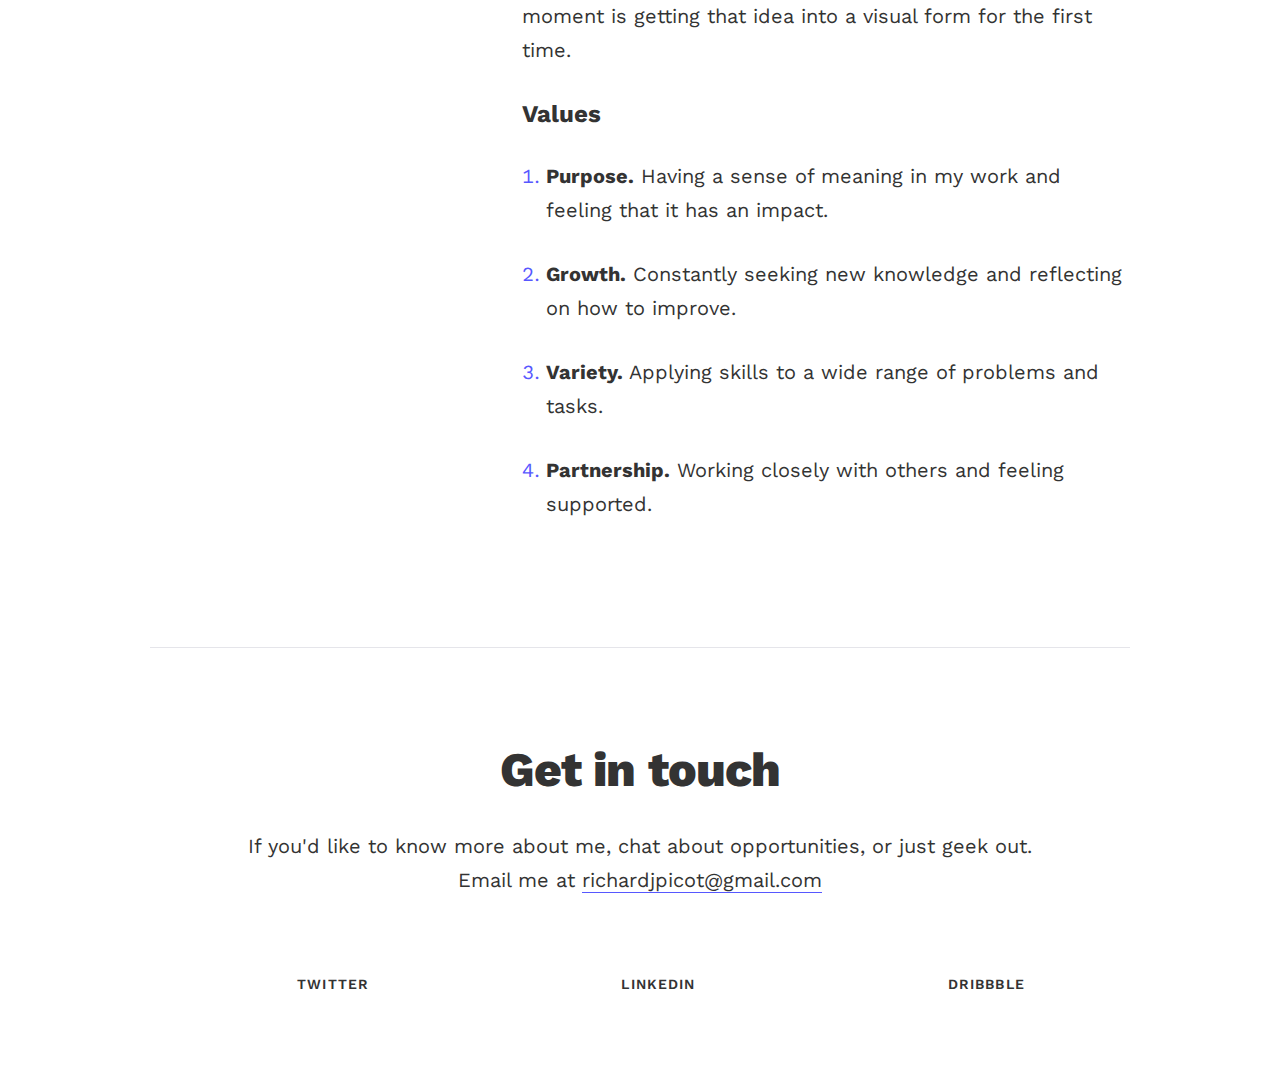
==== commit fc507162: "About layout changes and fixed missing link to about in case studies" ====
--- a/about.html
+++ b/about.html
@@ -40,82 +40,69 @@
     <!-- main content -->
     <div class="main-content">
 
-      <div class="about-header">
+      <div class="about-me">
         <figure>
           <img src="images/portrait.jpg" alt="Photo of me" class="photo-of-me">
         </figure>
-      </div>
+        <div class="about-me-text">
 
-      <div class="about-me">
-        <div class="about-left-column">
-          <div class="about-intro-text">
+          <h2>I'm a London-based Product Designer helping startups figure out which problems to solve and the right way to solve them.</h2>
+          <p>Over the last 4+ years I've designed both business and consumer products. I sweat the details at every step of the process — from product strategy to pixels. I love working collaboratively to find simple solutions to real problems that
+            the teams I work in can be proud of.</p>
+          <p>
+            Outside of design you might spot me at a gig (remember those?), stargazing, watching horror movies, or sipping on some fancy-pants coffee.
+          </p>
 
-            <h2>I'm a London-based Product Designer helping startups figure out which problems to solve and the right way to solve them.</h2>
-            <p>Over the last 4+ years I've designed both business and consumer products. I sweat the details at every step of the process — from product strategy to pixels. I love working collaboratively to find simple solutions to real problems that
-              the teams I work in can be proud of.</p>
-            <p>
-              Outside of design you might spot me at a gig (remember those?), stargazing, watching horror movies, or sipping on some fancy-pants coffee.
-            </p>
-          </div>
+          <div class="trump-card">
+            <h3>Superpower</h3>
+            <p>Asking why and focussing on the details</p>
 
-          <section>
-            <p><strong>Superpower</strong><br>
-              Asking why and focussing on the details</p>
+            <h3>Weakness</h3>
+            <p>Doing the same thing day-in-day out</p>
 
-            <p><strong>Weakness</strong><br>
-              Doing the same thing day-in-day out</p>
+            <h3>I want to be better at</h3>
+            <p>Web development and coding, writing and communicating ideas earlier</p>
 
-            <p><strong>I want to be better at</strong><br>
-              Web development and coding, writing and communicating ideas earlier</p>
-
-            <p><strong>I don't want to focus on</strong><br>
-              Illustration and creating marketing assets.
+            <h3>I don't want to focus on</h3>
+            <p>Illustration and creating marketing assets.
             </p>
 
-            <p><strong>Favourite part of the design process</strong></p>
-            <figure>
+            <h3>Favourite part of the design process</h3>
+            <figure class>
               <img src="images/favourite-part.svg" alt="Design process double diamond" class="design-process">
             </figure>
             <p> I love working the end to end process but my favourite moment is getting that idea into a visual form for the first time.</p>
-          </section>
-        </div>
 
-        <div class="right-column">
-          <h2>Values</h2>
-          <p>🔭 <strong>Purpose</strong><br>
-            Working closely with others and feeling supported.</p>
+            <h3>Values</h3>
+            <ol>
+              <li><span><strong>Purpose.</strong> Having a sense of meaning in my work and feeling that it has an impact.</span></li>
+              <li><span><strong>Growth.</strong> Constantly seeking new knowledge and reflecting on how to improve.</span></li>
+              <li><span><strong>Variety.</strong> Applying skills to a wide range of problems and tasks.</span></li>
+              <li><span><strong>Partnership.</strong> Working closely with others and feeling supported.</span></li>
 
-          <p>🌱 <strong>Growth</strong><br>
-            Constantly seeking new knowledge and reflecting on how to improve.</p>
+            </ol>
 
-          <p>🧗‍♂️ <strong>Variety</strong><br>
-            Applying skills to a wide range of problems and tasks.</p>
-
-          <p>🤝 <strong>Partnership</strong><br>
-            Applying skills to a wide range of problems and tasks.</p>
+          </div>
 
         </div>
+      </div>
+      <!-- end main-content -->
 
-      </div>
+      <footer id="contact">
+        <h1>Get in touch</h1>
+        <p>
+          If you'd like to know more about me, chat about opportunities, or just geek out.<br>
+          Email me at <a href="mailto:richardjpicot@gmail.com">richardjpicot@gmail.com</a>
+        </p>
+        <nav class="nav">
+          <a href="https://twitter.com/richardjpicot">Twitter</a>
+          <a href="https://www.linkedin.com/in/richardpicot/">LinkedIn</a>
+          <a href="https://dribbble.com/richardpicot">Dribbble</a>
+        </nav>
+      </footer>
 
     </div>
-    <!-- end main-content -->
-
-    <footer id="contact">
-      <h1>Get in touch</h1>
-      <p>
-        If you'd like to know more about me, chat about opportunities, or just geek out.<br>
-        Email me at <a href="mailto:richardjpicot@gmail.com">richardjpicot@gmail.com</a>
-      </p>
-      <nav class="nav">
-        <a href="https://twitter.com/richardjpicot">Twitter</a>
-        <a href="https://www.linkedin.com/in/richardpicot/">LinkedIn</a>
-        <a href="https://dribbble.com/richardpicot">Dribbble</a>
-      </nav>
-    </footer>
-
-  </div>
-  <!-- end container	-->
+    <!-- end container	-->
 
 </body>
 
--- a/css/styles.css
+++ b/css/styles.css
@@ -200,7 +200,7 @@
 ==================================== */
 a, a:visited {
   text-decoration: none;
-  border-bottom: 1px solid var(--primary-color);
+  border-bottom: 1.5px solid var(--primary-color);
   color: var(--text-primary-color);
 }
 
@@ -346,26 +346,29 @@
 
 /* ------- ABOUT ME LAYOUT STYLES -------- */
 
-.about-header {
-  max-width: 600px;
+.about-me {
   margin-top: 96px;
 }
-.photo-of-me {
-  width: 192px;
+
+.about-intro-text {
+  border-bottom: 1px solid var(--foreground-color-02);
+}
+
+.trump-card {
+  padding-top: 32px;
+}
+
+.trump-card h3 {
+  margin-bottom: 8px;
 }
 
 .about-me figure {
-  display: block;
-  width: 300px;
+  margin: 16px 0;
 }
 
 .design-process {
   width: 350px;
 }
-
-.right-column {
-  margin-top: 48px;
-} /* On mobile add a little space between sections */
 
 /* =================================
   #Navigation
@@ -483,26 +486,16 @@
   }
 
   /* ABOUT ME */
-.about-header {
+.about-me {
   margin-top: 256px;
-}
-
-.photo-of-me {
-  width: 256px;
-}
-
-  .about-me {
-    display: flex;
-  }
-
-  .about-left-column {
-    margin-right: 64px;
-    width: 1100px;
-  }
-
-  .right-column {
-    margin-top: 0px;
-  } /* On desktop remove the top margin */
+  display: flex;
+}
+
+.about-me figure {
+  display: inline-block;
+  margin-right: 32px;
+  margin-top: 8px;
+}
 
   /* ------- Styling adjustments -------- */
   .hero {
@@ -539,7 +532,7 @@
   }
 
   p, li {
-    font-size: 1.125em;
+    font-size: 1.25em;
     line-height: 1.7;
   }
 
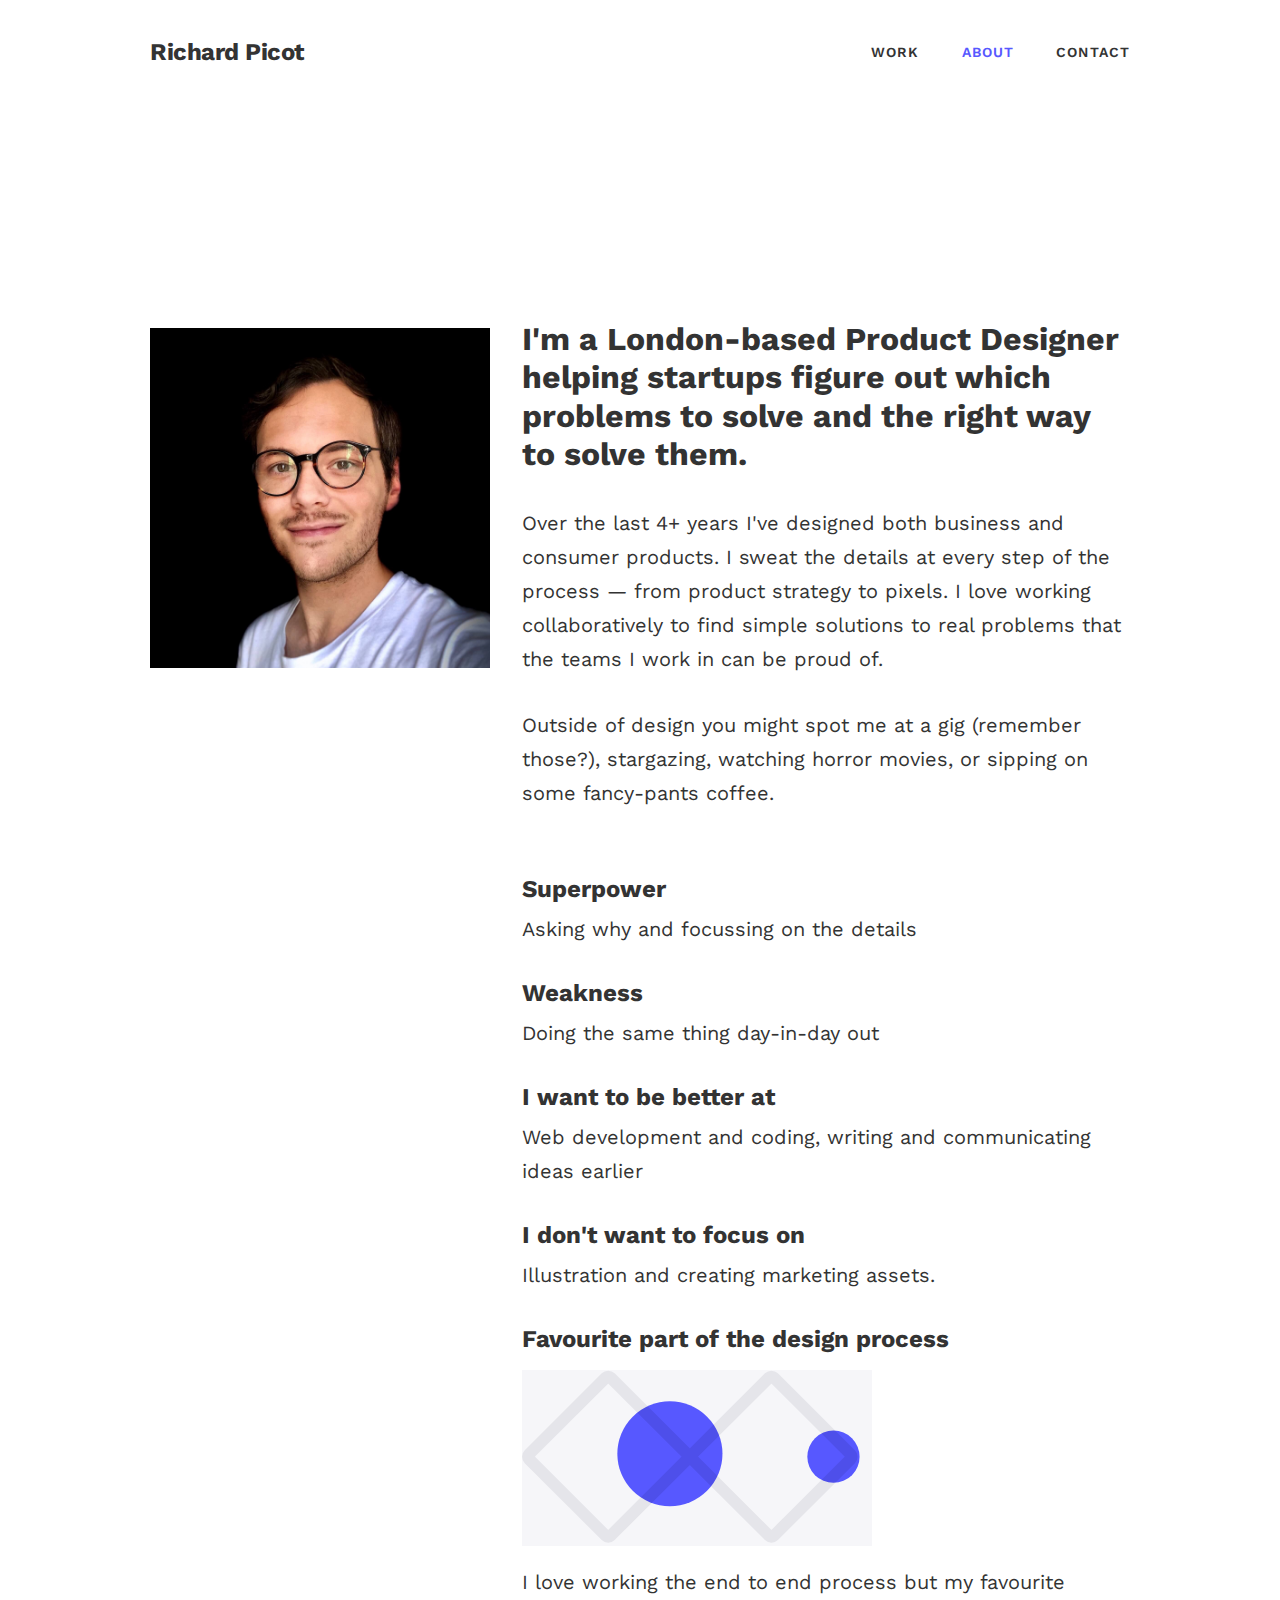
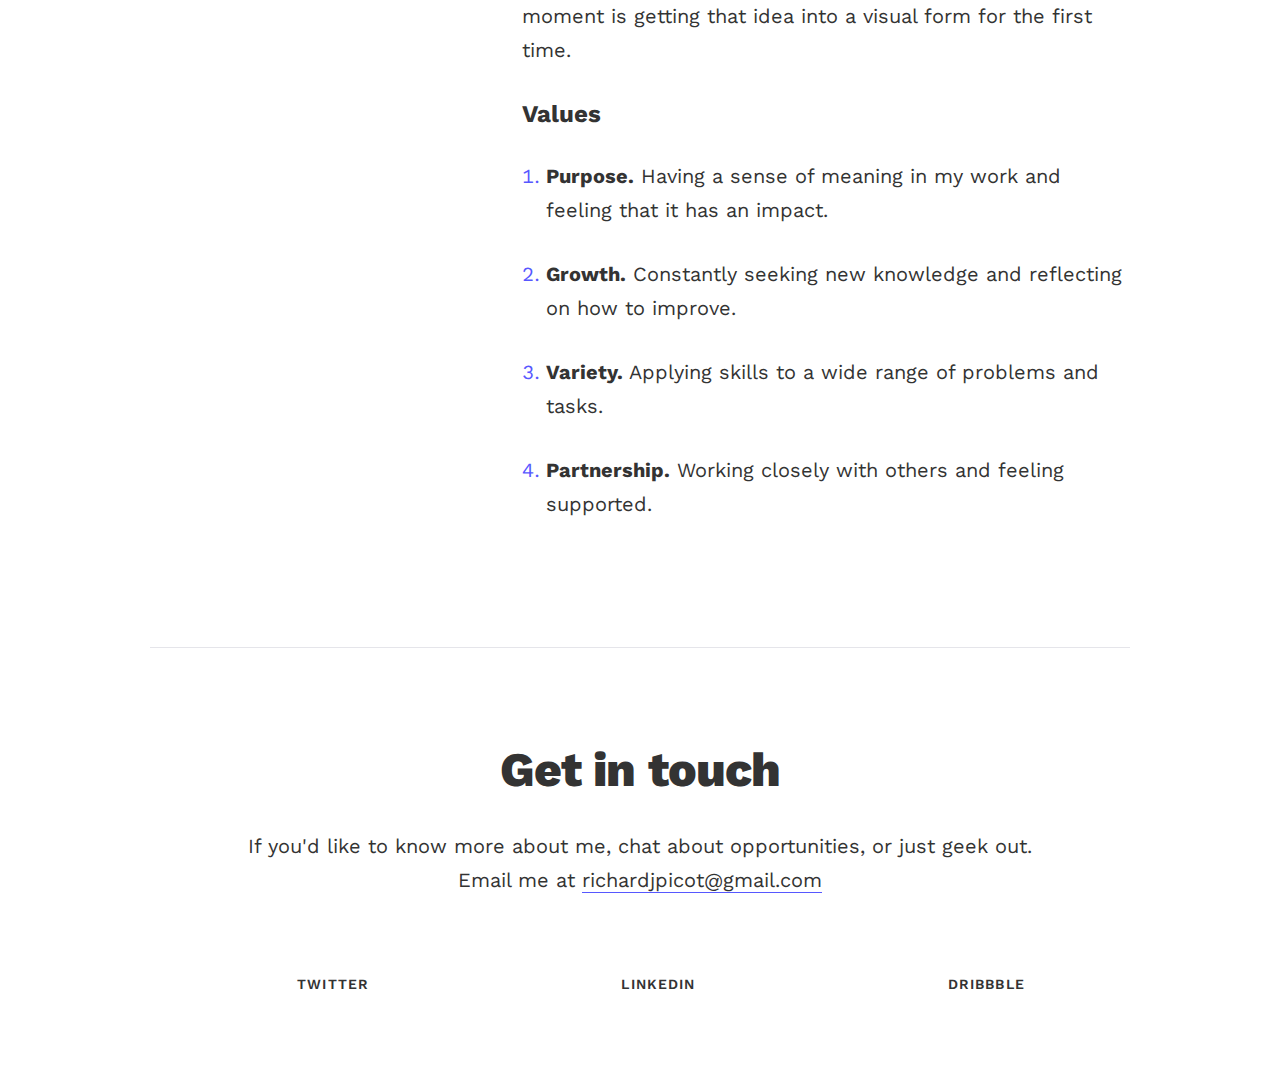
==== commit 50cdf9ba: "Removed Google analytics from all pages" ====
--- a/about.html
+++ b/about.html
@@ -2,13 +2,14 @@
 <html lang="en" dir="ltr">
 
 <head>
+
   <title>About - Richard Picot</title>
   <meta name="description" content="Online portfolio of London-based digital product designer Richard Picot.">
   <meta name="author" content="Richard Picot">
-  <meta name="keywords" content="product, design, ux, ui, portfolio, digital, ux design, user interface, user experience, product designers, product design, startup design, london">
+  <meta name="keywords" content="richard, picot, product, design, ux, ui, portfolio, digital, ux design, user interface, user experience, product designers, product design, startup design, london">
   <meta name="robots" content="noindex">
   <meta charset="utf-8">
-  <meta name="viewport" content="width-device-width, initial-scale=1.0">
+  <meta name="viewport" content="width=device-width, initial-scale=1">
   <link rel="stylesheet" type="text/css" href="css/normalize.css">
   <link rel="stylesheet" type="text/css" href="css/styles.css">
   <link href="https://fonts.googleapis.com/css2?family=Work+Sans:ital,wght@0,400;0,500;0,600;0,700;0,800;1,400&display=swap" rel="stylesheet">
--- a/css/styles.css
+++ b/css/styles.css
@@ -257,6 +257,7 @@
   max-width: 100%;
   max-height: 100%;
   display: block;
+  background-color: var(--foreground-color-01); /* Solid background colour prevents content reflow whilst images load */
 }
 
 #homepage-intro {
